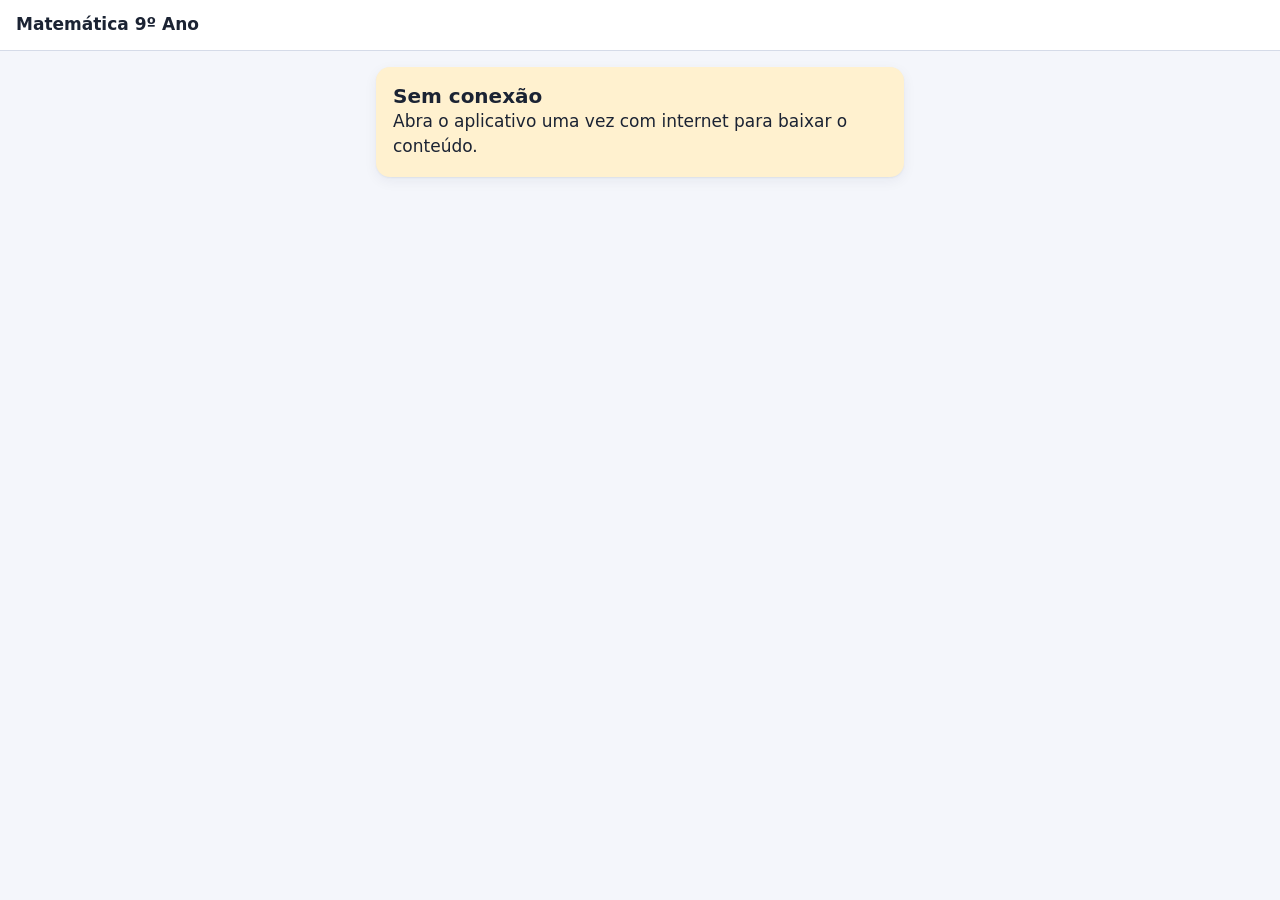
==== app-matematica-9ano/index.html @ 634d1f11 "Estrutura inicial do PWA do aluno (em andamento, sem conteúdo) Casca HTML/PWA, CSS, schema Dexie, mo" ====
<!doctype html>
<html lang="pt-BR">
<head>
  <meta charset="utf-8">
  <meta name="viewport" content="width=device-width, initial-scale=1, viewport-fit=cover">
  <meta name="theme-color" content="#2a52be">
  <meta name="description" content="Prática diária de Matemática para o 9º ano. Funciona sem internet.">
  <title>Matemática 9º Ano</title>
  <link rel="manifest" href="manifest.webmanifest">
  <link rel="icon" href="icons/icone.svg" type="image/svg+xml">
  <link rel="apple-touch-icon" href="icons/icone-192.png">
  <meta name="apple-mobile-web-app-capable" content="yes">
  <meta name="mobile-web-app-capable" content="yes">
  <meta name="apple-mobile-web-app-title" content="Matemática 9º">
  <link rel="stylesheet" href="css/tokens.css">
  <link rel="stylesheet" href="css/base.css">
  <link rel="stylesheet" href="css/componentes.css">
</head>
<body class="sem-barra">
  <header class="app-topo">
    <span class="app-topo__titulo" id="titulo-pagina">Matemática 9º Ano</span>
    <span class="pequeno suave" id="topo-extra"></span>
  </header>

  <main id="conteudo" tabindex="-1">
    <p class="carregando">Carregando...</p>
  </main>

  <nav class="barra-inferior" aria-label="Navegação principal">
    <a href="#/home" data-aba="home">
      <svg viewBox="0 0 24 24" fill="none" stroke="currentColor" stroke-width="2" aria-hidden="true">
        <path d="M3 10.5 12 3l9 7.5V21a1 1 0 0 1-1 1h-5v-7H9v7H4a1 1 0 0 1-1-1z"/>
      </svg>
      Início
    </a>
    <a href="#/trilha" data-aba="trilha">
      <svg viewBox="0 0 24 24" fill="none" stroke="currentColor" stroke-width="2" aria-hidden="true">
        <circle cx="6" cy="6" r="2.5"/><circle cx="18" cy="12" r="2.5"/><circle cx="6" cy="18" r="2.5"/>
        <path d="M8.5 6h4a3.5 3.5 0 0 1 0 7H15M15.5 12H11a3 3 0 0 0 0 6H8.5"/>
      </svg>
      Trilha
    </a>
    <a href="#/perfil" data-aba="perfil">
      <svg viewBox="0 0 24 24" fill="none" stroke="currentColor" stroke-width="2" aria-hidden="true">
        <circle cx="12" cy="8" r="4"/><path d="M4 21a8 8 0 0 1 16 0"/>
      </svg>
      Perfil
    </a>
  </nav>

  <noscript>Este aplicativo precisa de JavaScript ativado.</noscript>
  <script src="vendor/dexie.min.js"></script>
  <script type="module" src="js/app.js"></script>
</body>
</html>
---- app-matematica-9ano/css/tokens.css ----
/* Variaveis de design. Paleta com contraste AA sobre fundo claro e escuro. */
:root {
  --cor-fundo: #f4f6fb;
  --cor-superficie: #ffffff;
  --cor-superficie-2: #eef1f8;
  --cor-borda: #d5dbe8;
  --cor-texto: #1b2333;
  --cor-texto-suave: #4f5b73;

  --cor-primaria: #2a52be;
  --cor-primaria-forte: #1d3d94;
  --cor-primaria-suave: #e3e9fb;
  --cor-sobre-primaria: #ffffff;

  --cor-sucesso: #1e7a46;
  --cor-sucesso-suave: #dff3e7;
  --cor-erro: #b3261e;
  --cor-erro-suave: #fbe3e1;
  --cor-alerta: #8a5a00;
  --cor-alerta-suave: #fff1cf;
  --cor-xp: #6b3fc4;
  --cor-streak: #c2410c;
  --cor-moeda: #8a6a00;

  --fonte: system-ui, -apple-system, "Segoe UI", Roboto, "Noto Sans", Arial, sans-serif;
  --fonte-mono: ui-monospace, "SFMono-Regular", Menlo, Consolas, monospace;
  --texto-xs: 0.8125rem;
  --texto-sm: 0.9375rem;
  --texto-md: 1.0625rem;
  --texto-lg: 1.25rem;
  --texto-xl: 1.625rem;

  --esp-1: 4px;
  --esp-2: 8px;
  --esp-3: 12px;
  --esp-4: 16px;
  --esp-5: 24px;
  --esp-6: 32px;

  --raio: 14px;
  --raio-sm: 8px;
  --sombra: 0 1px 2px rgba(20, 30, 60, 0.06), 0 4px 14px rgba(20, 30, 60, 0.06);
  --altura-barra: 64px;
  --largura-max: 560px;
  --transicao: 160ms ease;
}

@media (prefers-color-scheme: dark) {
  :root {
    --cor-fundo: #11151f;
    --cor-superficie: #1a202d;
    --cor-superficie-2: #232a3a;
    --cor-borda: #333c50;
    --cor-texto: #e8ecf5;
    --cor-texto-suave: #a9b3c8;
    --cor-primaria: #7f9cff;
    --cor-primaria-forte: #a7bbff;
    --cor-primaria-suave: #24305a;
    --cor-sobre-primaria: #0d1530;
    --cor-sucesso: #5fd08f;
    --cor-sucesso-suave: #173826;
    --cor-erro: #ff8a80;
    --cor-erro-suave: #45201d;
    --cor-alerta: #f2c45a;
    --cor-alerta-suave: #3d3012;
    --cor-xp: #b9a0ff;
    --cor-streak: #ff9a62;
    --cor-moeda: #f0cf5a;
    --sombra: 0 1px 2px rgba(0, 0, 0, 0.3);
  }
}
---- app-matematica-9ano/css/base.css ----
/* Reset e layout mobile-first. */
*,
*::before,
*::after {
  box-sizing: border-box;
}

html {
  -webkit-text-size-adjust: 100%;
}

body {
  margin: 0;
  font-family: var(--fonte);
  font-size: var(--texto-md);
  line-height: 1.5;
  color: var(--cor-texto);
  background: var(--cor-fundo);
  -webkit-tap-highlight-color: transparent;
}

h1, h2, h3, p {
  margin: 0;
}

h1 { font-size: var(--texto-xl); line-height: 1.2; }
h2 { font-size: var(--texto-lg); line-height: 1.25; }
h3 { font-size: var(--texto-md); }

button,
input,
textarea {
  font: inherit;
  color: inherit;
}

button {
  cursor: pointer;
}

img, svg {
  display: block;
  max-width: 100%;
}

:focus-visible {
  outline: 3px solid var(--cor-primaria);
  outline-offset: 2px;
}

sup, sub {
  font-size: 0.7em;
  line-height: 0;
}

/* Estrutura do app */
.app-topo {
  position: sticky;
  top: 0;
  z-index: 5;
  display: flex;
  align-items: center;
  justify-content: space-between;
  gap: var(--esp-3);
  padding: var(--esp-3) var(--esp-4);
  padding-top: calc(var(--esp-3) + env(safe-area-inset-top));
  background: var(--cor-superficie);
  border-bottom: 1px solid var(--cor-borda);
}

.app-topo__titulo {
  font-weight: 700;
  font-size: var(--texto-md);
}

#conteudo {
  max-width: var(--largura-max);
  margin: 0 auto;
  padding: var(--esp-4);
  padding-bottom: calc(var(--altura-barra) + var(--esp-5) + env(safe-area-inset-bottom));
}

body.sem-barra #conteudo {
  padding-bottom: var(--esp-6);
}

.barra-inferior {
  position: fixed;
  left: 0;
  right: 0;
  bottom: 0;
  z-index: 10;
  display: grid;
  grid-template-columns: repeat(3, 1fr);
  height: calc(var(--altura-barra) + env(safe-area-inset-bottom));
  padding-bottom: env(safe-area-inset-bottom);
  background: var(--cor-superficie);
  border-top: 1px solid var(--cor-borda);
}

body.sem-barra .barra-inferior {
  display: none;
}

.barra-inferior a {
  display: flex;
  flex-direction: column;
  align-items: center;
  justify-content: center;
  gap: 2px;
  color: var(--cor-texto-suave);
  text-decoration: none;
  font-size: var(--texto-xs);
  font-weight: 600;
}

.barra-inferior a svg {
  width: 24px;
  height: 24px;
}

.barra-inferior a[aria-current="page"] {
  color: var(--cor-primaria);
}

.pilha > * + * {
  margin-top: var(--esp-4);
}

.pilha-sm > * + * {
  margin-top: var(--esp-2);
}

.linha {
  display: flex;
  align-items: center;
  gap: var(--esp-3);
}

.linha--entre {
  justify-content: space-between;
}

.suave {
  color: var(--cor-texto-suave);
}

.pequeno {
  font-size: var(--texto-sm);
}

.centro {
  text-align: center;
}

.oculto {
  display: none !important;
}

.carregando {
  padding: var(--esp-6) 0;
  text-align: center;
  color: var(--cor-texto-suave);
}

.sr {
  position: absolute;
  width: 1px;
  height: 1px;
  overflow: hidden;
  clip: rect(0 0 0 0);
  white-space: nowrap;
}
---- app-matematica-9ano/css/componentes.css ----
/* Cards, botoes, barra de XP, alternativas, feedback, modais e fracoes. */
.card {
  background: var(--cor-superficie);
  border: 1px solid var(--cor-borda);
  border-radius: var(--raio);
  padding: var(--esp-4);
  box-shadow: var(--sombra);
}

.card--destaque {
  background: var(--cor-primaria-suave);
  border-color: transparent;
}

.card--alerta {
  background: var(--cor-alerta-suave);
  border-color: transparent;
  color: var(--cor-texto);
}

.rotulo {
  font-size: var(--texto-xs);
  font-weight: 700;
  letter-spacing: 0.04em;
  text-transform: uppercase;
  color: var(--cor-texto-suave);
}

/* Botoes */
.botao {
  display: inline-flex;
  align-items: center;
  justify-content: center;
  gap: var(--esp-2);
  width: 100%;
  min-height: 52px;
  padding: var(--esp-3) var(--esp-4);
  border: 2px solid transparent;
  border-radius: var(--raio);
  background: var(--cor-primaria);
  color: var(--cor-sobre-primaria);
  font-weight: 700;
  font-size: var(--texto-md);
  text-decoration: none;
  transition: transform var(--transicao), background var(--transicao);
}

.botao:active { transform: scale(0.98); }
.botao:disabled { opacity: 0.55; cursor: not-allowed; }

.botao--secundario {
  background: var(--cor-superficie);
  color: var(--cor-primaria);
  border-color: var(--cor-primaria);
}

.botao--fantasma {
  background: transparent;
  color: var(--cor-primaria);
  min-height: 44px;
}

.botao--compacto {
  width: auto;
  min-height: 40px;
  padding: var(--esp-2) var(--esp-3);
  font-size: var(--texto-sm);
}

/* Indicadores */
.indicadores {
  display: grid;
  grid-template-columns: repeat(3, 1fr);
  gap: var(--esp-2);
}

.indicador {
  padding: var(--esp-3) var(--esp-2);
  border-radius: var(--raio-sm);
  background: var(--cor-superficie-2);
  text-align: center;
}

.indicador strong {
  display: block;
  font-size: var(--texto-lg);
}

.indicador--streak strong { color: var(--cor-streak); }
.indicador--xp strong { color: var(--cor-xp); }
.indicador--moeda strong { color: var(--cor-moeda); }

.barra-progresso {
  height: 12px;
  border-radius: 999px;
  background: var(--cor-superficie-2);
  overflow: hidden;
}

.barra-progresso > span {
  display: block;
  height: 100%;
  border-radius: inherit;
  background: var(--cor-xp);
  transition: width 400ms ease;
}

.barra-progresso--dominio > span { background: var(--cor-sucesso); }

.pontos {
  display: flex;
  gap: var(--esp-2);
  justify-content: center;
}

.pontos span {
  width: 28px;
  height: 8px;
  border-radius: 999px;
  background: var(--cor-borda);
}

.pontos .certo { background: var(--cor-sucesso); }
.pontos .errado { background: var(--cor-erro); }
.pontos .atual { background: var(--cor-primaria); }

/* Questao e alternativas */
.enunciado {
  font-size: var(--texto-md);
  line-height: 1.6;
}

.alternativas {
  display: grid;
  gap: var(--esp-2);
  margin: 0;
  padding: 0;
  list-style: none;
}

.alternativa {
  display: flex;
  align-items: center;
  gap: var(--esp-3);
  width: 100%;
  min-height: 56px;
  padding: var(--esp-3);
  text-align: left;
  border: 2px solid var(--cor-borda);
  border-radius: var(--raio);
  background: var(--cor-superficie);
}

.alternativa__letra {
  flex: 0 0 32px;
  height: 32px;
  display: grid;
  place-items: center;
  border-radius: 50%;
  background: var(--cor-superficie-2);
  font-weight: 700;
}

.alternativa:disabled { cursor: default; opacity: 1; }
.alternativa--correta { border-color: var(--cor-sucesso); background: var(--cor-sucesso-suave); }
.alternativa--correta .alternativa__letra { background: var(--cor-sucesso); color: #fff; }
.alternativa--errada { border-color: var(--cor-erro); background: var(--cor-erro-suave); }
.alternativa--errada .alternativa__letra { background: var(--cor-erro); color: #fff; }

.feedback {
  border-radius: var(--raio);
  padding: var(--esp-4);
  border-left: 6px solid;
}

.feedback--acerto { background: var(--cor-sucesso-suave); border-color: var(--cor-sucesso); }
.feedback--erro { background: var(--cor-erro-suave); border-color: var(--cor-erro); }
.feedback__titulo { font-weight: 800; margin-bottom: var(--esp-1); }

/* Fracoes em CSS: <span class="frac"><span>3</span><span>4</span></span> */
.frac {
  display: inline-flex;
  flex-direction: column;
  align-items: center;
  vertical-align: middle;
  margin: 0 2px;
  font-size: 0.92em;
  line-height: 1.1;
}

.frac > span:first-child {
  padding: 0 3px;
  border-bottom: 1.5px solid currentColor;
}

.frac > span:last-child { padding: 0 3px; }

/* Licao */
.exemplo {
  border-left: 4px solid var(--cor-primaria);
  padding-left: var(--esp-3);
}

.passos { margin: var(--esp-2) 0 0; padding-left: 1.25rem; }
.passos li + li { margin-top: var(--esp-1); }

/* Trilha */
.trilha { list-style: none; margin: 0; padding: 0; display: grid; gap: var(--esp-3); }

.trilha__item {
  display: flex;
  gap: var(--esp-3);
  align-items: center;
}

.trilha__num {
  flex: 0 0 40px;
  height: 40px;
  display: grid;
  place-items: center;
  border-radius: 50%;
  font-weight: 800;
  background: var(--cor-superficie-2);
  color: var(--cor-texto-suave);
}

.trilha__item--atual .trilha__num { background: var(--cor-primaria); color: var(--cor-sobre-primaria); }
.trilha__item--concluido .trilha__num { background: var(--cor-sucesso); color: #fff; }
.trilha__item--bloqueado { opacity: 0.6; }
.trilha__corpo { flex: 1; min-width: 0; }

/* Badges */
.badges { display: grid; grid-template-columns: repeat(3, 1fr); gap: var(--esp-2); }

.badge {
  padding: var(--esp-3) var(--esp-2);
  border-radius: var(--raio-sm);
  text-align: center;
  font-size: var(--texto-xs);
  background: var(--cor-superficie-2);
  color: var(--cor-texto-suave);
  border: 2px dashed var(--cor-borda);
}

.badge strong { display: block; font-size: var(--texto-sm); }
.badge--conquistada {
  border: 2px solid var(--cor-xp);
  color: var(--cor-texto);
  background: var(--cor-superficie);
}

/* Formularios */
.campo { display: grid; gap: var(--esp-1); }
.campo label { font-weight: 600; font-size: var(--texto-sm); }

.campo input,
.campo textarea {
  width: 100%;
  min-height: 48px;
  padding: var(--esp-3);
  border: 2px solid var(--cor-borda);
  border-radius: var(--raio-sm);
  background: var(--cor-superficie);
}

.campo textarea { min-height: 180px; font-family: var(--fonte-mono); font-size: var(--texto-xs); }
.erro-campo { color: var(--cor-erro); font-size: var(--texto-sm); font-weight: 600; }
.caixa-check { display: flex; gap: var(--esp-2); align-items: flex-start; font-size: var(--texto-sm); }
.caixa-check input { width: 22px; height: 22px; margin-top: 2px; flex: 0 0 auto; }

/* Modal */
.modal-fundo {
  position: fixed;
  inset: 0;
  z-index: 50;
  display: flex;
  align-items: flex-end;
  justify-content: center;
  background: rgba(10, 15, 30, 0.55);
}

.modal {
  width: 100%;
  max-width: var(--largura-max);
  max-height: 92vh;
  overflow-y: auto;
  padding: var(--esp-5) var(--esp-4) calc(var(--esp-5) + env(safe-area-inset-bottom));
  border-radius: var(--raio) var(--raio) 0 0;
  background: var(--cor-superficie);
}

.aviso-toast {
  position: fixed;
  left: 50%;
  bottom: calc(var(--altura-barra) + var(--esp-4));
  z-index: 60;
  transform: translateX(-50%);
  max-width: 90vw;
  padding: var(--esp-3) var(--esp-4);
  border-radius: var(--raio-sm);
  background: var(--cor-texto);
  color: var(--cor-fundo);
  font-size: var(--texto-sm);
  font-weight: 600;
}
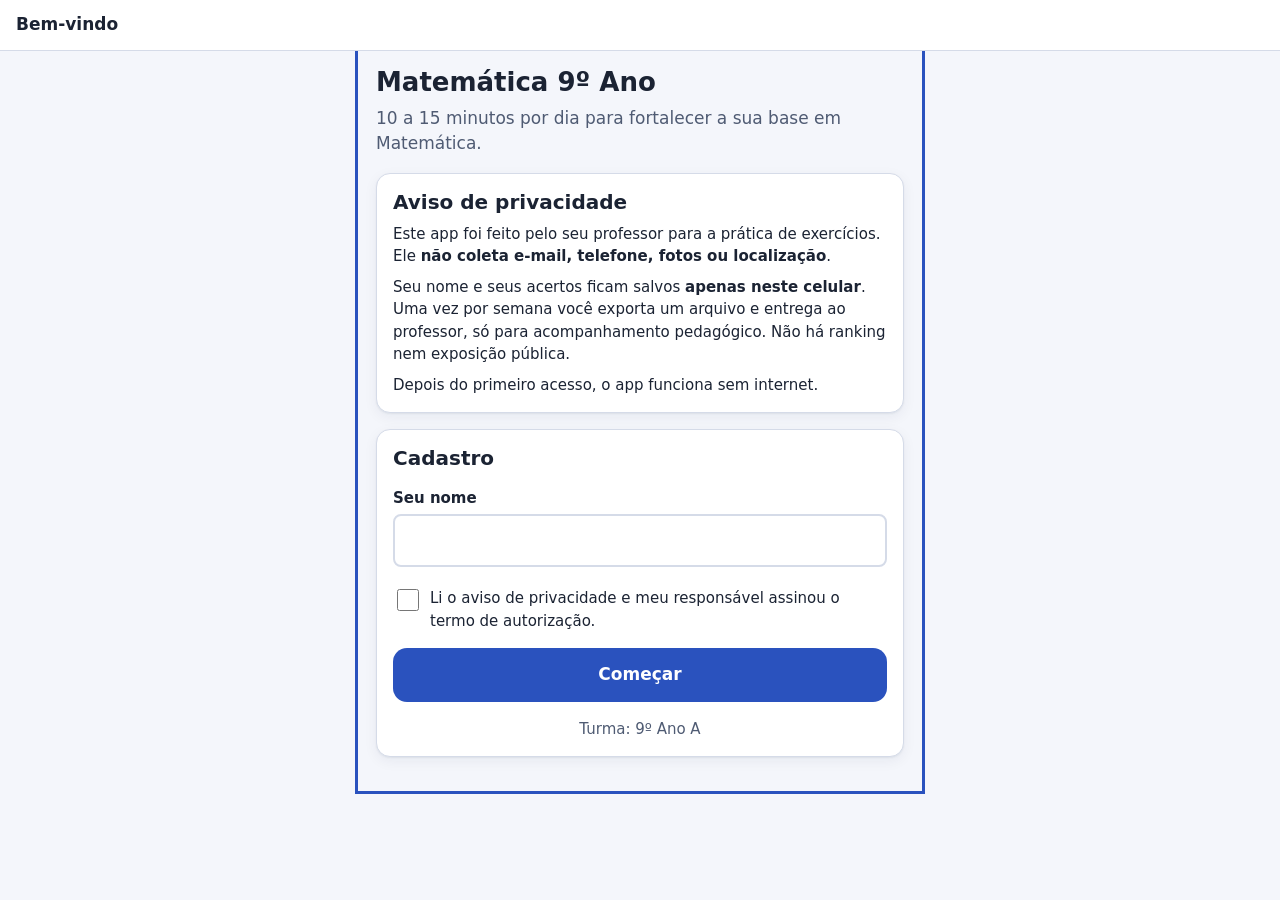
==== commit 0787b6b4: "Divide componentes.css, amplia testes e adiciona roteiro de QA Co-Authored-By: Claude Sonnet 5.5 <no" ====
--- a/app-matematica-9ano/index.html
+++ b/app-matematica-9ano/index.html
@@ -15,6 +15,7 @@
   <link rel="stylesheet" href="css/tokens.css">
   <link rel="stylesheet" href="css/base.css">
   <link rel="stylesheet" href="css/componentes.css">
+  <link rel="stylesheet" href="css/telas.css">
 </head>
 <body class="sem-barra">
   <header class="app-topo">
--- a/app-matematica-9ano/css/componentes.css
+++ b/app-matematica-9ano/css/componentes.css
@@ -1,4 +1,4 @@
-/* Cards, botoes, barra de XP, alternativas, feedback, modais e fracoes. */
+/* Cards, botoes, barra de XP, alternativas, feedback e fracoes. */
 .card {
   background: var(--cor-superficie);
   border: 1px solid var(--cor-borda);
@@ -193,113 +193,3 @@
   border-bottom: 1.5px solid currentColor;
 }
 
-.frac > span:last-child { padding: 0 3px; }
-
-/* Licao */
-.exemplo {
-  border-left: 4px solid var(--cor-primaria);
-  padding-left: var(--esp-3);
-}
-
-.passos { margin: var(--esp-2) 0 0; padding-left: 1.25rem; }
-.passos li + li { margin-top: var(--esp-1); }
-
-/* Trilha */
-.trilha { list-style: none; margin: 0; padding: 0; display: grid; gap: var(--esp-3); }
-
-.trilha__item {
-  display: flex;
-  gap: var(--esp-3);
-  align-items: center;
-}
-
-.trilha__num {
-  flex: 0 0 40px;
-  height: 40px;
-  display: grid;
-  place-items: center;
-  border-radius: 50%;
-  font-weight: 800;
-  background: var(--cor-superficie-2);
-  color: var(--cor-texto-suave);
-}
-
-.trilha__item--atual .trilha__num { background: var(--cor-primaria); color: var(--cor-sobre-primaria); }
-.trilha__item--concluido .trilha__num { background: var(--cor-sucesso); color: #fff; }
-.trilha__item--bloqueado { opacity: 0.6; }
-.trilha__corpo { flex: 1; min-width: 0; }
-
-/* Badges */
-.badges { display: grid; grid-template-columns: repeat(3, 1fr); gap: var(--esp-2); }
-
-.badge {
-  padding: var(--esp-3) var(--esp-2);
-  border-radius: var(--raio-sm);
-  text-align: center;
-  font-size: var(--texto-xs);
-  background: var(--cor-superficie-2);
-  color: var(--cor-texto-suave);
-  border: 2px dashed var(--cor-borda);
-}
-
-.badge strong { display: block; font-size: var(--texto-sm); }
-.badge--conquistada {
-  border: 2px solid var(--cor-xp);
-  color: var(--cor-texto);
-  background: var(--cor-superficie);
-}
-
-/* Formularios */
-.campo { display: grid; gap: var(--esp-1); }
-.campo label { font-weight: 600; font-size: var(--texto-sm); }
-
-.campo input,
-.campo textarea {
-  width: 100%;
-  min-height: 48px;
-  padding: var(--esp-3);
-  border: 2px solid var(--cor-borda);
-  border-radius: var(--raio-sm);
-  background: var(--cor-superficie);
-}
-
-.campo textarea { min-height: 180px; font-family: var(--fonte-mono); font-size: var(--texto-xs); }
-.erro-campo { color: var(--cor-erro); font-size: var(--texto-sm); font-weight: 600; }
-.caixa-check { display: flex; gap: var(--esp-2); align-items: flex-start; font-size: var(--texto-sm); }
-.caixa-check input { width: 22px; height: 22px; margin-top: 2px; flex: 0 0 auto; }
-
-/* Modal */
-.modal-fundo {
-  position: fixed;
-  inset: 0;
-  z-index: 50;
-  display: flex;
-  align-items: flex-end;
-  justify-content: center;
-  background: rgba(10, 15, 30, 0.55);
-}
-
-.modal {
-  width: 100%;
-  max-width: var(--largura-max);
-  max-height: 92vh;
-  overflow-y: auto;
-  padding: var(--esp-5) var(--esp-4) calc(var(--esp-5) + env(safe-area-inset-bottom));
-  border-radius: var(--raio) var(--raio) 0 0;
-  background: var(--cor-superficie);
-}
-
-.aviso-toast {
-  position: fixed;
-  left: 50%;
-  bottom: calc(var(--altura-barra) + var(--esp-4));
-  z-index: 60;
-  transform: translateX(-50%);
-  max-width: 90vw;
-  padding: var(--esp-3) var(--esp-4);
-  border-radius: var(--raio-sm);
-  background: var(--cor-texto);
-  color: var(--cor-fundo);
-  font-size: var(--texto-sm);
-  font-weight: 600;
-}
--- a/app-matematica-9ano/css/telas.css
+++ b/app-matematica-9ano/css/telas.css
@@ -0,0 +1,110 @@
+/* Telas: licao, trilha, badges, formularios e modal. */
+
+
+/* Licao */
+.exemplo {
+  border-left: 4px solid var(--cor-primaria);
+  padding-left: var(--esp-3);
+}
+
+.passos { margin: var(--esp-2) 0 0; padding-left: 0; list-style: none; }
+.passos li + li { margin-top: var(--esp-1); }
+
+/* Trilha */
+.trilha { list-style: none; margin: 0; padding: 0; display: grid; gap: var(--esp-3); }
+
+.trilha__item {
+  display: flex;
+  gap: var(--esp-3);
+  align-items: center;
+}
+
+.trilha__num {
+  flex: 0 0 40px;
+  height: 40px;
+  display: grid;
+  place-items: center;
+  border-radius: 50%;
+  font-weight: 800;
+  background: var(--cor-superficie-2);
+  color: var(--cor-texto-suave);
+}
+
+.trilha__item--atual .trilha__num { background: var(--cor-primaria); color: var(--cor-sobre-primaria); }
+.trilha__item--concluido .trilha__num { background: var(--cor-sucesso); color: #fff; }
+.trilha__corpo { flex: 1; min-width: 0; }
+
+/* Badges */
+.badges { display: grid; grid-template-columns: repeat(3, 1fr); gap: var(--esp-2); }
+
+.badge {
+  padding: var(--esp-3) var(--esp-2);
+  border-radius: var(--raio-sm);
+  text-align: center;
+  font-size: var(--texto-xs);
+  background: var(--cor-superficie-2);
+  color: var(--cor-texto-suave);
+  border: 2px dashed var(--cor-borda);
+}
+
+.badge strong { display: block; font-size: var(--texto-sm); }
+.badge--conquistada {
+  border: 2px solid var(--cor-xp);
+  color: var(--cor-texto);
+  background: var(--cor-superficie);
+}
+
+/* Formularios */
+.campo { display: grid; gap: var(--esp-1); }
+.campo label { font-weight: 600; font-size: var(--texto-sm); }
+
+.campo input,
+.campo textarea {
+  width: 100%;
+  min-height: 48px;
+  padding: var(--esp-3);
+  border: 2px solid var(--cor-borda);
+  border-radius: var(--raio-sm);
+  background: var(--cor-superficie);
+}
+
+.campo textarea { min-height: 180px; font-family: var(--fonte-mono); font-size: var(--texto-xs); }
+.erro-campo { color: var(--cor-erro); font-size: var(--texto-sm); font-weight: 600; }
+.caixa-check { display: flex; gap: var(--esp-2); align-items: flex-start; font-size: var(--texto-sm); }
+.caixa-check input { width: 22px; height: 22px; margin-top: 2px; flex: 0 0 auto; }
+
+/* Modal */
+.modal-fundo {
+  position: fixed;
+  inset: 0;
+  z-index: 50;
+  display: flex;
+  align-items: flex-end;
+  justify-content: center;
+  background: rgba(10, 15, 30, 0.55);
+}
+
+.modal {
+  width: 100%;
+  max-width: var(--largura-max);
+  max-height: 92vh;
+  overflow-y: auto;
+  padding: var(--esp-5) var(--esp-4) calc(var(--esp-5) + env(safe-area-inset-bottom));
+  border-radius: var(--raio) var(--raio) 0 0;
+  background: var(--cor-superficie);
+}
+
+.aviso-toast {
+  position: fixed;
+  left: 50%;
+  bottom: calc(var(--altura-barra) + var(--esp-4));
+  z-index: 60;
+  transform: translateX(-50%);
+  max-width: 90vw;
+  padding: var(--esp-3) var(--esp-4);
+  border-radius: var(--raio-sm);
+  background: var(--cor-texto);
+  color: var(--cor-fundo);
+  font-size: var(--texto-sm);
+  font-weight: 600;
+}
